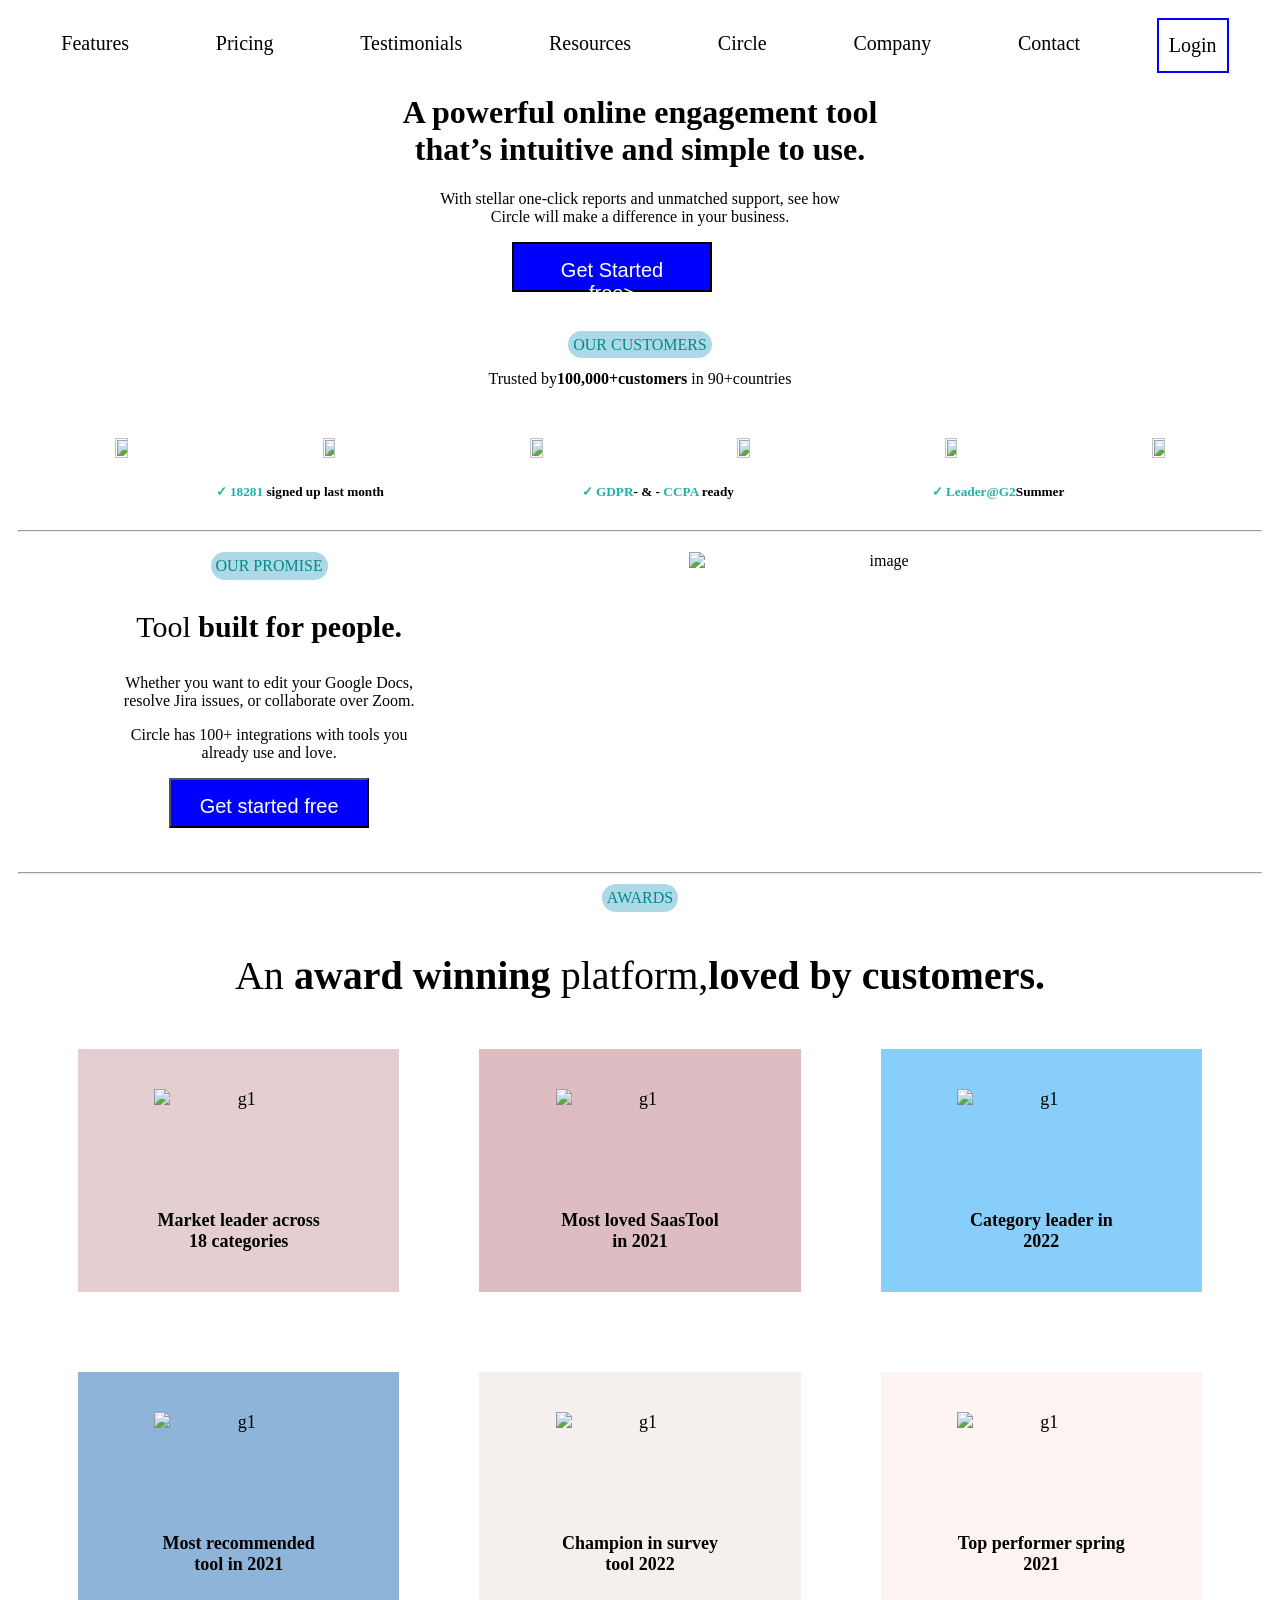
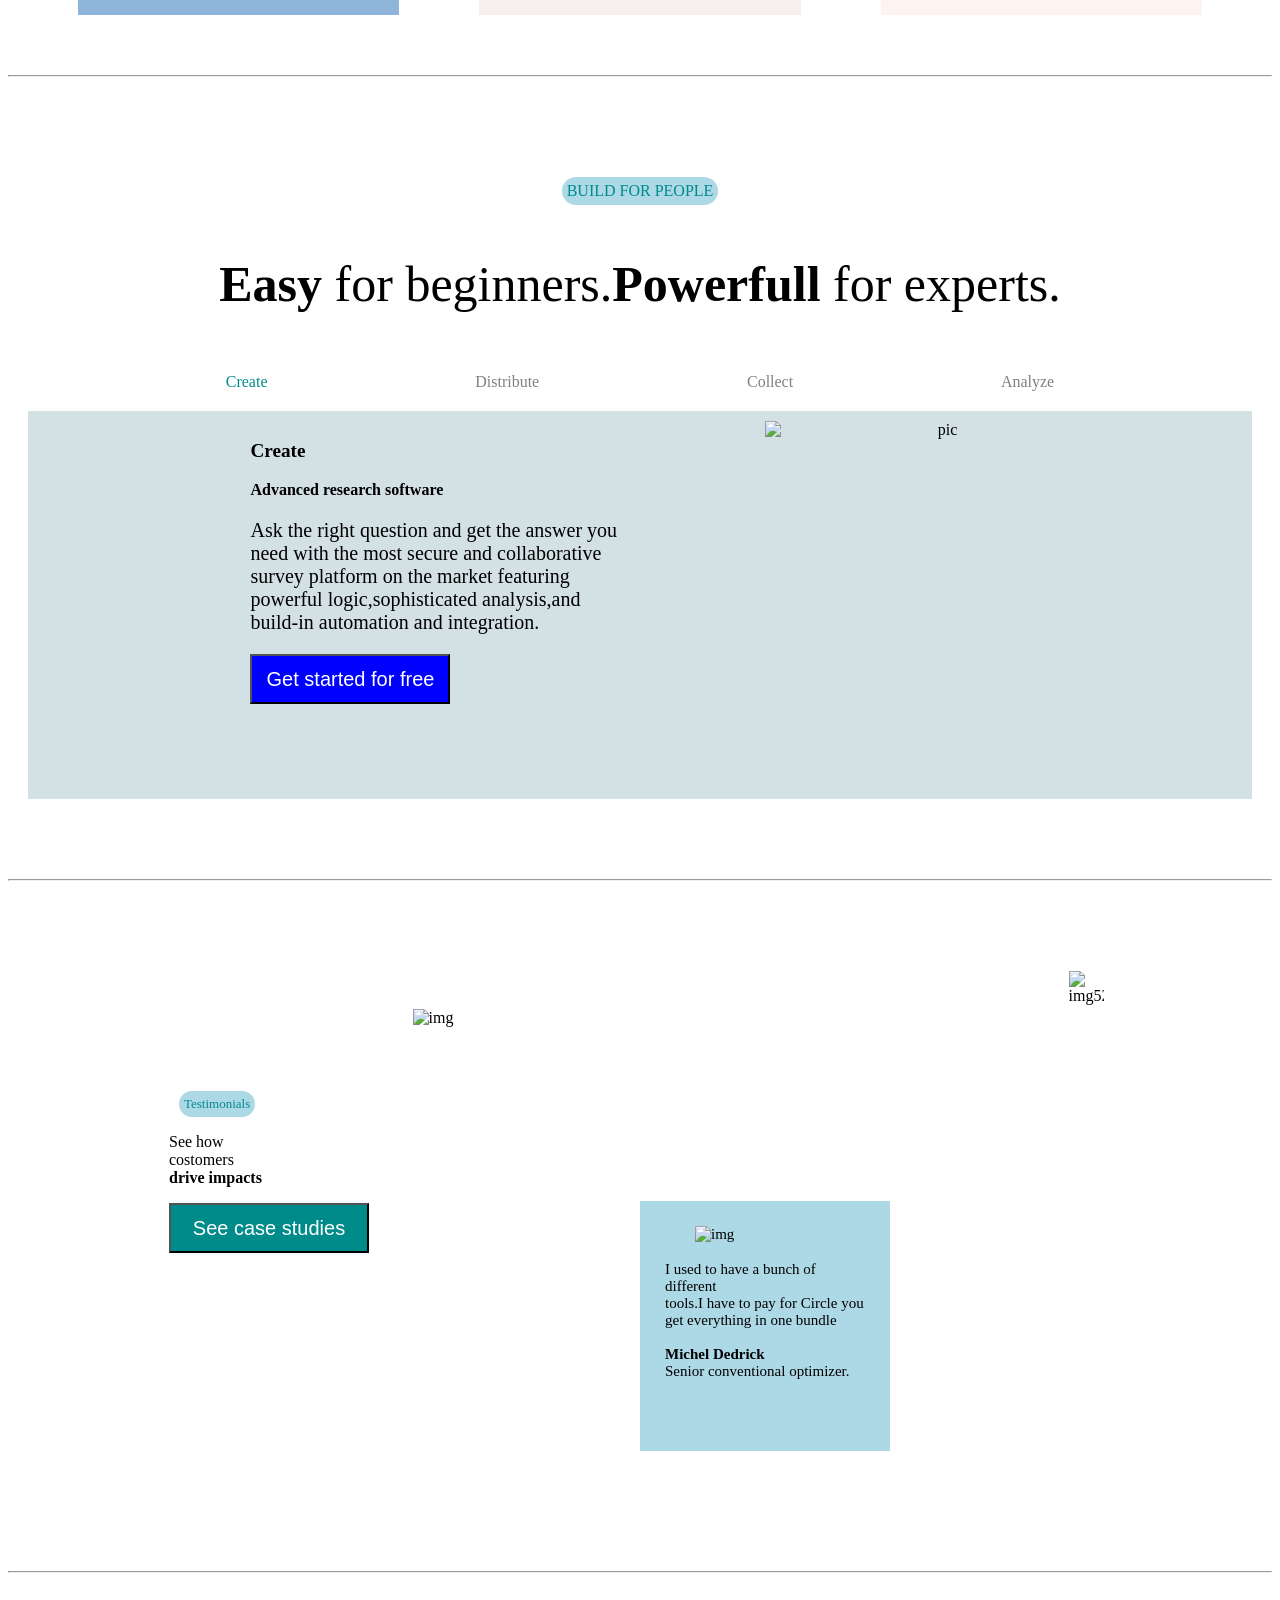
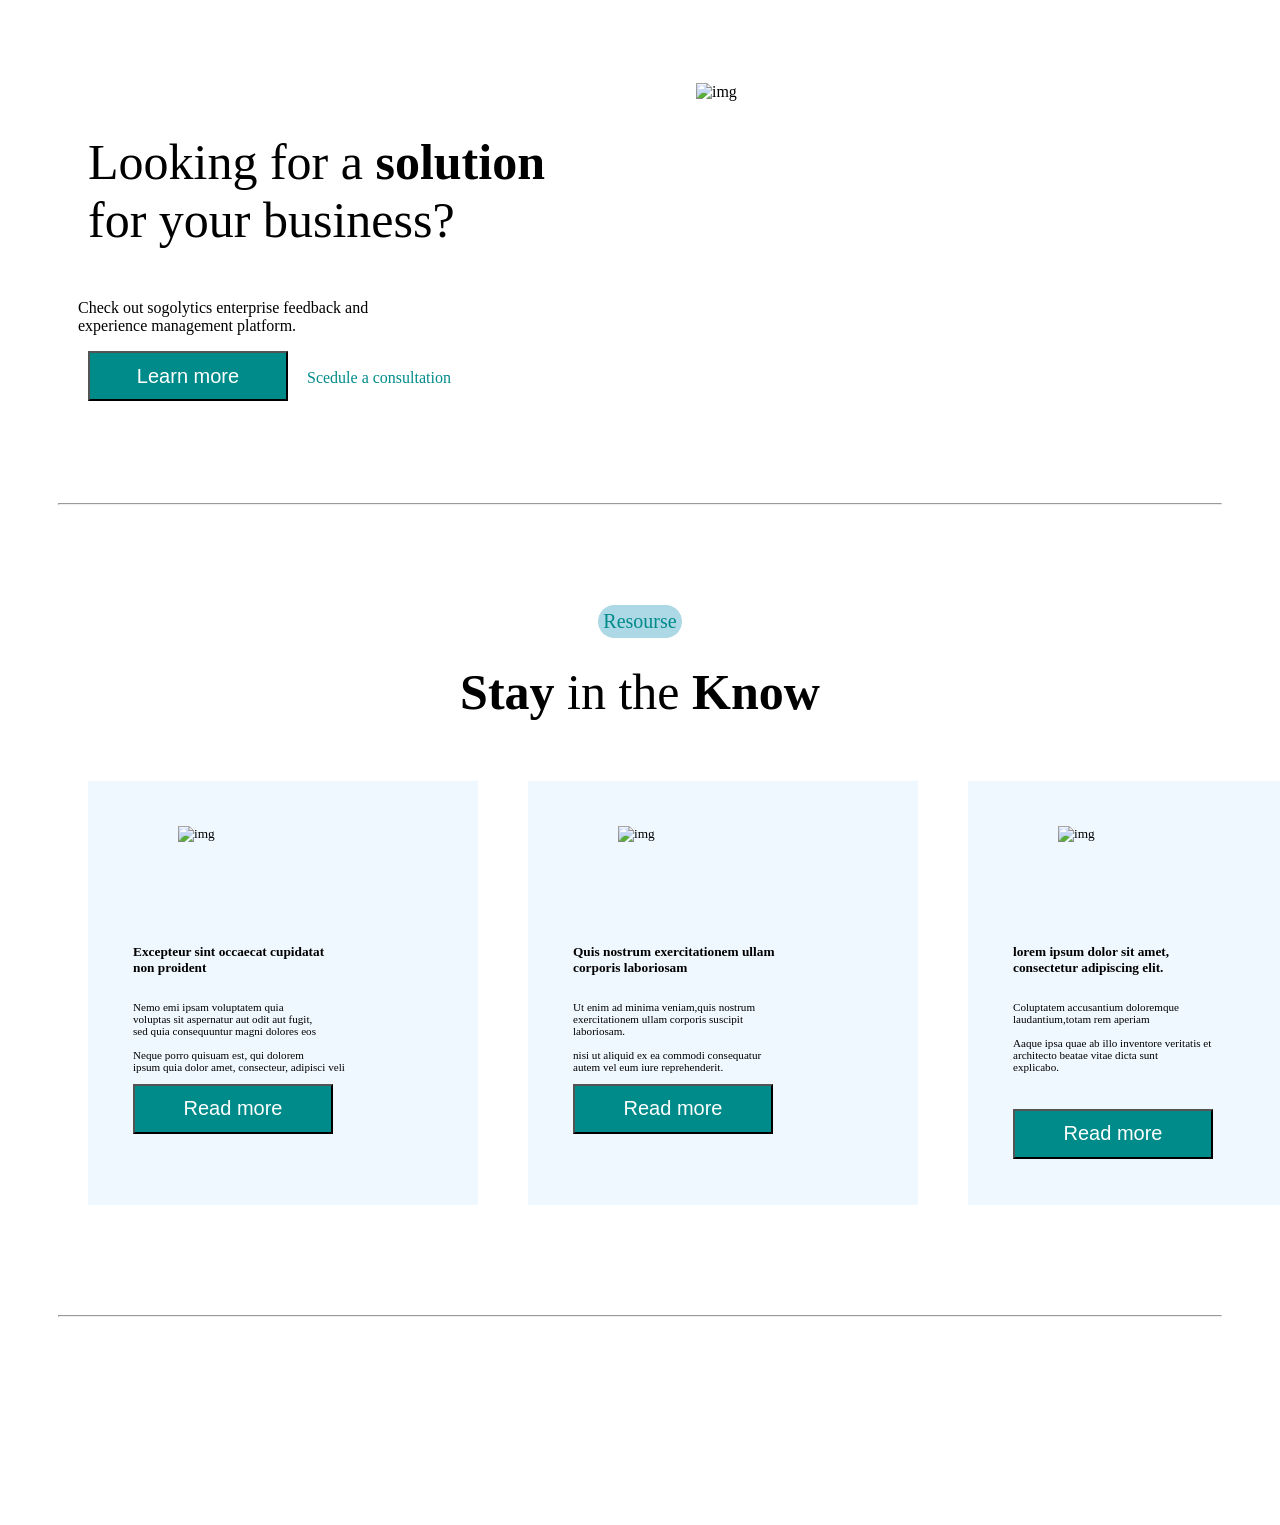
==== index.html @ 775202de "one" ====
<!DOCTYPE html>
<html>
<head>
<title>Webpage</title>
  <link rel="Stylesheet" href="style.css"/>
</head>
<body>
<div class="nav">
  <a href="#Features">Features</a>
  <a href="#Pricing">Pricing</a>
  <a href="#Testimonials">Testimonials</a>
  <a href="#Resources">Resources</a>
  <a href="#Circle">Circle</a>
  <a href="#Company">Company</a>
  <a href="#Contact">Contact</a>
  <a class="active" href="#Login">Login</a>
</div>
<div class="pg1">
<h1 style = text-align:center ><b>A powerful online engagement tool<br>that’s intuitive and simple to use.</b></h1>
<p style = text-align:center >With stellar one-click reports and unmatched support, see how<br>Circle will make a difference in your business.</p>
<div1 class="center">
  <button class ="button">Get Started free> </button>
</div1>
<h1><br></h1>
<img src="file:///C:/Users/HP/Downloads/first.png" alt="" width="700";height="700";>
</div>
<div class="page1">
  <div class="Our Customers">
          <span style="background-color: lightblue; display: inline; border-radius: 20px; padding: 5px;">
              <span style="color: darkcyan;"><span style="text-align: center;">OUR CUSTOMERS</span>
          </span>
  </div>
<div3 class="cl1">
<p style = text-align:center >Trusted by<b>100,000+customers</b> in 90+countries</p>
<p><br></p>
</div3>
<div4 class="container">
  <img src="file:///C:/Users/HP/Documents/im4.jpg" alt="" width="0.5";height="0.5";>
  <img src="file:///C:/Users/HP/Documents/im2.png" alt="" width="10";height="10";>
  <img src="file:///C:/Users/HP/Documents/im5.jpg" alt="" width="10";height="10";>
  <img src="file:///C:/Users/HP/Documents/im3.png" alt="" width="10";height="10";>
  <img src="file:///C:/Users/HP/Documents/im6.png" alt="" width="10";height="10";>
  <img src="file:///C:/Users/HP/Documents/im7.png" alt="" width="10";height="10";>
</div4>
<div5 class="cl2">
  <h5><span style="color:lightseagreen">&#10003 18281</span> signed up last month</h5>
  <h5><span style="color:lightseagreen">&#10003 GDPR</span>- & -<span style="color:lightseagreen"> CCPA</span> ready</h5>
  <h5><span style="color:lightseagreen">&#10003 Leader@G2</span>Summer</h5>
</div5>
<hr>
<div class="page2">
  <div class="Our Promise">
          <span style="background-color: lightblue;display:inline-block;border-radius: 20px; padding: 5px;">
              <span style="color: darkcyan;">OUR PROMISE</span>
          </span>
      <div class="build">
       <p>Tool <Strong> built for people.</Strong></p>
      </div>
  <p> Whether you want to edit your Google Docs,<br>resolve Jira issues, or collaborate over Zoom.</p>
  <p>Circle has 100+ integrations with tools you<br>already use and love.</p>
  <button style="background-color: blue;color:white;padding: 15px;">Get started free</button> 
</div>
<div class="pim2">
  <img src="file:///C:/Users/HP/Downloads/ima1.png" alt="image" width="550" height="300">
</div>
</div>
   <hr>
<div class="awards">
  <span style="background-color: lightblue; display: inline-block; border-radius: 20px; padding: 5px;">
      <span style="color: darkcyan;"><span style="text-align: center;">AWARDS</span>
  </span>
</div>
<div class="b1">
  <p>An <b>award winning</b> platform,<b>loved by customers.</b></p>
</div>
<div class="grid">
  <div class="g1">
      <img src="file:///C:/Users/HP/Documents/n1.png" alt="g1" width="100" height="100"><br>
      <b>Market leader across<br>18 categories</b>
  </div>
  <div class="g2"><img src="file:///C:/Users/HP/Documents/n2.png" alt="g1" width="100" height="100"><br>
      <b>Most loved SaasTool<br>in 2021</b></div>
  <div class="g3"><img src="file:///C:/Users/HP/Documents/n3.png" alt="g1" width="100" height="100"><br>
      <b>Category leader in<br>2022</b></div>
  <div class="g4"><img src="file:///C:/Users/HP/Documents/n4.png" alt="g1" width="100" height="100"><br>
      <b>Most recommended<br>tool in 2021</b></div>
  <div class="g5"><img src="file:///C:/Users/HP/Documents/n5.jpg" alt="g1" width="100" height="100"><br>
      <b>Champion in survey<br>tool 2022</b></div>
  <div class="g6"><img src="file:///C:/Users/HP/Documents/n6.png" alt="g1" width="100" height="100"><br>
      <b>Top performer spring<br>2021</b></div>
</div>
</div>
<hr>
<div class="page4">
  <div class="awar">
      <span style="background-color: lightblue; display: inline-block; border-radius: 20px; padding: 5px;">
          <span style="color: darkcyan;"><span style="text-align: center;">BUILD FOR PEOPLE</span>
      </span>
  </div>
  <div class="para">
      <p><b>Easy</b> for beginners.<b>Powerfull</b> for experts.</p>
  </div>
  <div class="flex">
      <div><span style="color: darkcyan;">Create</span></div>
      <div><span style="color: gray;">Distribute</span></div>
      <div><span style="color: gray;">Collect</span></div>
      <div><span style="color: gray;">Analyze</span></div>
  </div>
  <div class="con4">
      <div class="con">
           <h3>Create</h3>
           <b>Advanced research software</b>
           <p>Ask the right question and get the answer you<br>need with the most secure and collaborative<br>
              survey platform on the market featuring<br>powerful logic,sophisticated analysis,and<br>
              build-in automation and integration.</p>
          <button style="background-color: blue;color:white;padding: 10px;">Get started for free</button>
      </div>
      <div class="img9">
          <img src="file:///C:/Users/HP/Downloads/ima2.png" alt="pic" width="500" height="350">
          <br>
      </div>
  </div>
</div>
<hr>
<div class="page5">
  <div class="cont5">
      <div class="testimonials"><span style="background-color: lightblue; display: inline-block; border-radius: 20px; padding: 5px;">
             <span style="color: darkcyan;"><span style="text-align: center;">Testimonials</span></span>
      </div>
  <p>See how <br>costomers<br><b>drive impacts</b></p>
  <button>See case studies</button>
  <p><br></p>
  </div>
  <div class="img5over"><div class="img5">
      <img src="file:///C:/Users/HP/Downloads/ima3.png" alt="img" width="350" height="450">
  </div>
  <div class="overlap">
      <img src="file:///C:/Users/HP/Downloads/imaa3.png" alt="img" width="80px" height="20p">
  <p>I used to have a bunch of different <br>tools.I have to pay for Circle you<br>get everything in one bundle<br><br><b>Michel Dedrick</b>
  <br>Senior conventional optimizer.</p>

</div></div>
<div class="img52">
  <img src="file:///C:/Users/HP/Downloads/ima8.png" alt="img52" width="50px" height="50px">
</div>

</div>
<hr>

<div class="page6">
  <div class="flex6"><div><div class="para">
      <p>Looking for a <b>solution</b><br>for your business?</p>
  </div>
  <p>
     Check out sogolytics enterprise feedback and<br>experience management platform.
  </p>
  <div class="box">
          <button>Learn more</button>
          <button1>Scedule a consultation</button1>
  </div></div>
  <div class="img15">
      <img src="file:///C:/Users/HP/Downloads/ima4.png" alt="img" width="550" height="400">
  </div><br><br>
</div>
<hr>
<div class="page7">
  <div class="page7h"><span style="background-color: lightblue; display: inline-block; border-radius: 20px; padding: 5px;">
  <span style="color: darkcyan;">Resourse</span></span></div>
  <p><b>Stay</b> in the <b>Know</b></p>
 <div class="img7f"> 
   <div class="f1">
      <div class="img14">
          <img src="file:///C:/Users/HP/Downloads/ima5.png" alt="img" width="300" height="100">
          <h4>Excepteur sint occaecat cupidatat <br>non proident</h4>
          <p>Nemo emi ipsam voluptatem quia<br>voluptas sit aspernatur aut odit aut fugit,<br>sed quia consequuntur magni dolores eos<br><br>
          Neque porro quisuam est, qui dolorem<br>ipsum quia dolor  amet, consecteur, adipisci veli</p>
          <button>Read more</button>
      </div>
    </div>
    <div class="f2">
          <div class="img13">
              <img src="file:///C:/Users/HP/Downloads/ima6.png" alt="img" width="300" height="100">
              <h4>Quis nostrum exercitationem ullam<br>corporis laboriosam</h4>
              <p>Ut enim ad minima veniam,quis nostrum<br>exercitationem ullam corporis suscipit<br>laboriosam.<br><br>
              nisi ut aliquid ex ea commodi consequatur<br>autem vel eum iure reprehenderit.</p>
              <button>Read more</button>
          </div>
    </div>
    <div class="f3">
      <div class="img12">
          <img src="file:///C:/Users/HP/Downloads/im7.png" alt="img" width="300" height="100">
          <h4>lorem ipsum dolor sit amet,<br>consectetur adipiscing elit.</h4>
          <p>Coluptatem accusantium doloremque<br>laudantium,totam rem aperiam
          <br><br>
           Aaque ipsa quae ab illo inventore veritatis et <br>architecto beatae vitae dicta sunt<br>explicabo.<br><br><br><br>
          <button>Read more</button>
      </div></div>
  </div>
</div>
<hr>
</body>
</html>
---- style.css ----
body{
    margin: 6px;
   border: 2px solid white;
}
div {
   
    margin:10px;
    font-family: 'Times New Roman', Times, serif;
}
.nav {
    display:flex;
    flex-direction:row;
    overflow: hidden;
    justify-content:space-around;
  }
.nav a {
    
    color:black;
    text-align: center;
    text-decoration: none;
    justify-content:space-around;
    padding :14px 10px;
    font-size:20px;
}
.nav a.active {
    border:2px solid blue;
    color: black;
}
.button {
  background-color:blue;
  border:2px solid black; ;
  color: white;
  padding: 15px 25px;
  text-align: center;
  cursor: pointer;
  left:50%;
  top:50%; 
}
.center{
    position:absolute;
    left:40%;
}
img{
    display: block;
   margin-left: auto;
   margin-right: auto;
   width: 70%;
   
}
.pg1{
   
        background-image: url('file:///C:/Users/HP/Downloads/css-pattern-by-magicpattern.png');
}
.page1{
    margin-top: 30px;
    text-align: center;
    margin-bottom: 50px;
}
.Our Customers{
    text-align: center;
    display: inline;
    border-radius:20px;
}
.container 
{
   display:flex;
   align-items:center;
   justify-content:space-around;
   flex-direction:row;
   flex-wrap: wrap;
   background-color: white;
}
.container img{
    justify-content:space-around;
    height: 10%;
    width:10%;
}
.cl2 
{
    display:flex;
    justify-content: space-evenly;
}
.build{
    font-size: 30px;
}
.page2{
    display:flex;
    justify-content: space-around;
}
.b1{
    font-size:40px;
}
.grid{
    display: grid;
    grid-template-columns: repeat(3,2fr);
    gap:60px;
    background-color: white;
    margin-left: 50px;
    margin-right: 50px;
    justify-content: space-evenly;
}
.g1{
    text-align: center;
    padding:40px;
    background-color:rgb(228, 206, 209);
    font-size: large;
}
.g2{
    text-align: center;
    padding:40px;
    background-color:rgb(221, 189, 193);
    font-size: large;
}
.g3{
    text-align: center;
    padding:40px;
    background-color: lightskyblue;
    font-size: large;
}
.g4{
    text-align: center;
    padding:40px;
    background-color: rgb(142, 180, 218);
    font-size: large;
}
.g5{
    text-align: center;
    padding:40px;
    background-color: rgb(245, 240, 238);
    font-size: large;
}
.g6{
    text-align: center;
    padding:40px;
    background-color:rgb(253, 243, 240);
    font-size: large;
}
.page4{
    text-align: center;
    margin-top: 100px;
    margin-bottom: 80px;
}
.flex{
    display: flex;
    justify-content: space-evenly;
}
.con4{
    display: flex;
    justify-content: space-evenly;
    background-color: rgb(211, 224, 228);
}
.con{
    text-align: left;
    margin-left: 170px;
}
.con h3{
    font-size: larger;
}
.con p{
    font-size: 20px;
}
.para{
    font-size:40px;
}
.awar4{
    font-size: small;
}
.g4t{
    font-size: large;
}
.img4{
    margin-right: 70px;
    margin-top: 50px;
    margin-bottom: 30px;
}
.page5{
    display: flex;
    justify-content: space-evenly;
    margin-top: 100px;
    margin-bottom: 100px;
}
.casestudies{
    font-size: medium;
}
.cont5{
    margin-top: 100px;
}
.testimonials{
    font-size: small;
}
.img5 {
    position: relative;
    top:8px;
    right: 180px;
}

.overlap {
    font-size: 15px;
    display: inline;
    height: 200px;
    width: 200px;
    background-color: lightblue;
    padding: 25px;
    position: absolute; 
    bottom: 0; 
    right: 0; 
}
.img5over{
    position: relative;
}
.img52{
    position: relative;
    top: -20px;
}
.b2{
    border: 20px;
    border-color: darkcyan;
}
button{
    background-color: darkcyan;
    color: white;
    height:50px;
    width: 200px;
    font-size: 20px;
}
button1{
    background-color:white;
    border: 50px;
    border-color: darkcyan;
    color: darkcyan;
    margin-left: 15px;
}
.page6{
    margin-top: 100px;
    margin-left: 50px;
    margin-right: 50px;
    margin-bottom: 200px;
}

.para{
    font-size: 50px;
}
.flex6{
    display: flex;
    justify-content: space-between;
}
.page7 p{
    text-align: center;
    font-size: 50px;
    margin-top: 25px;
}
.page7h{
    text-align: center;
    font-size: 20px;
    margin-top: 100px;
}
.page7{
    margin-top: 100px;
    margin-bottom: 100px;
}
.img7f{
    display: flex;
    justify-content: space-evenly;
    font-size: smaller;
    gap: 30px;
}
.img7f p{
    font-size: smaller;
    text-align: left;
}
.f1{
    padding: 35px;
    background-color: aliceblue;
}
.f2{
    padding: 35px;
    background-color: aliceblue;
}
.f3{
    padding: 35px;
    background-color: aliceblue;
}
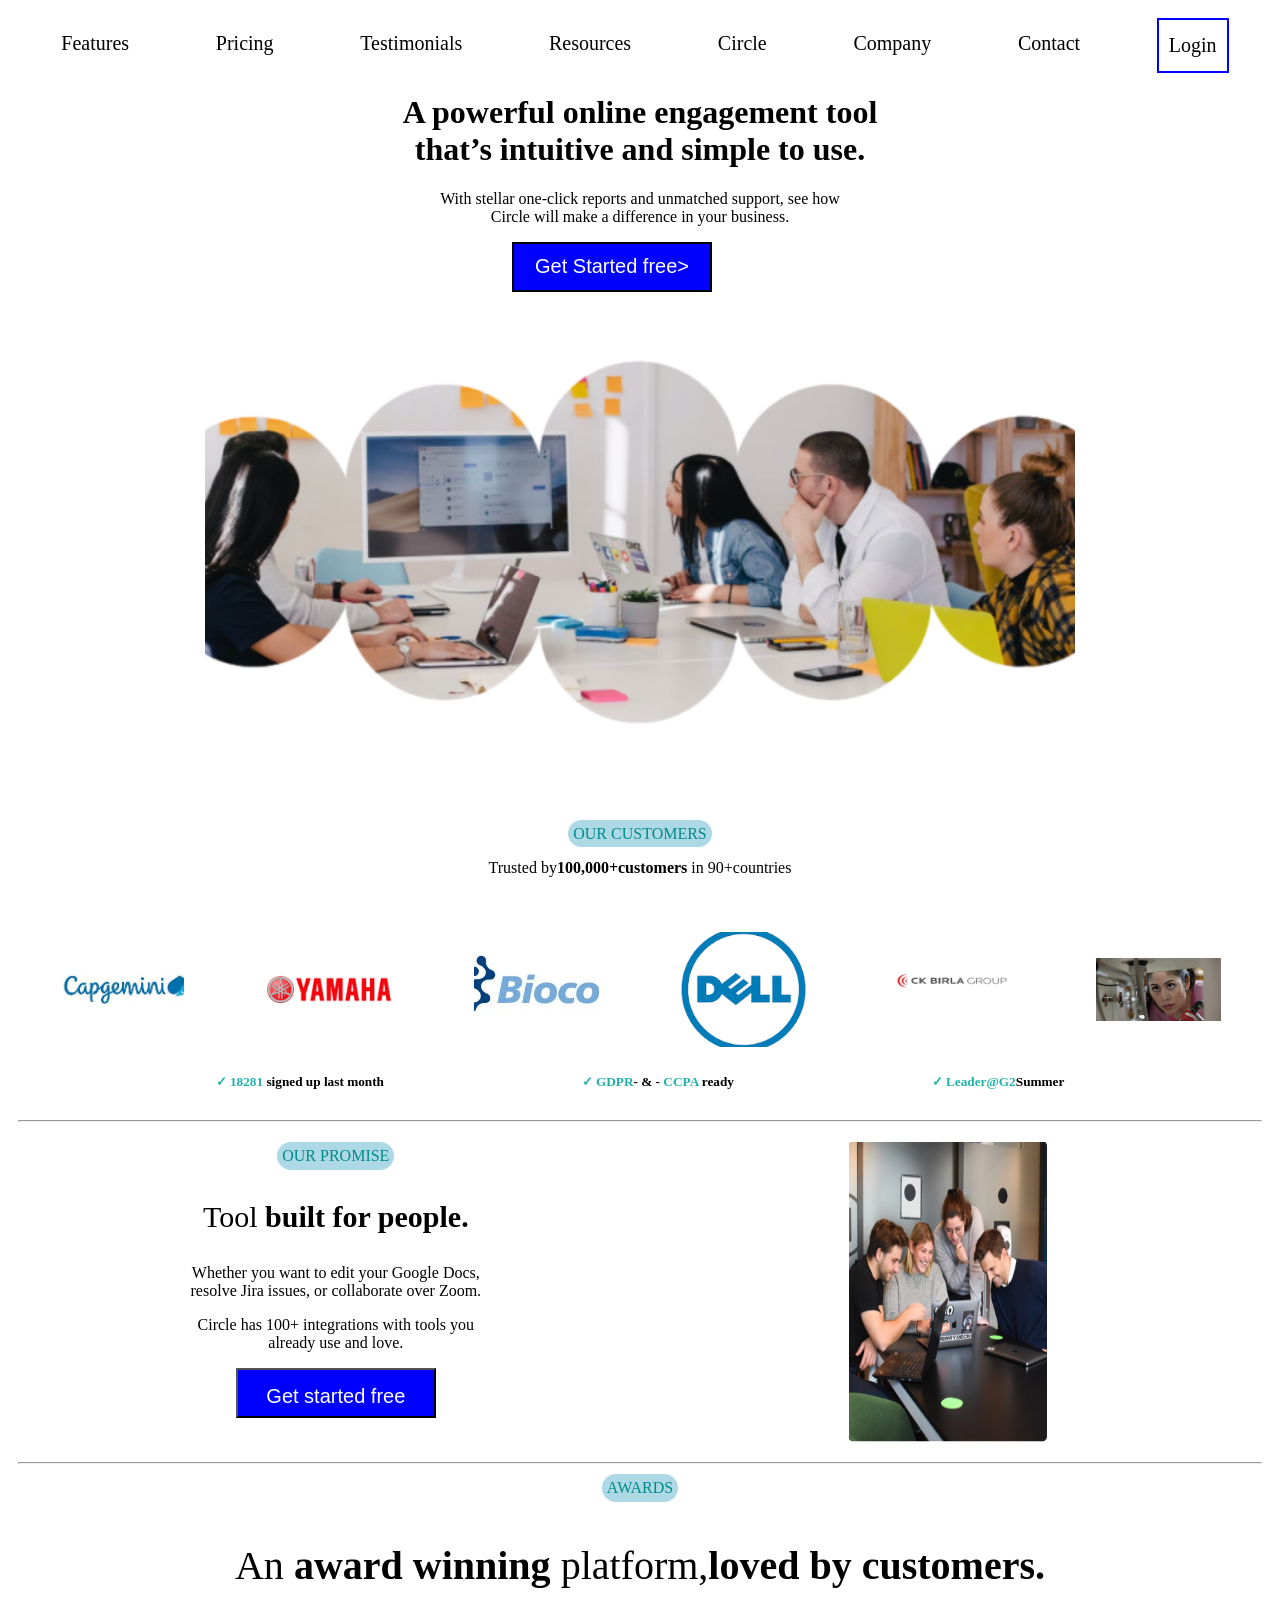
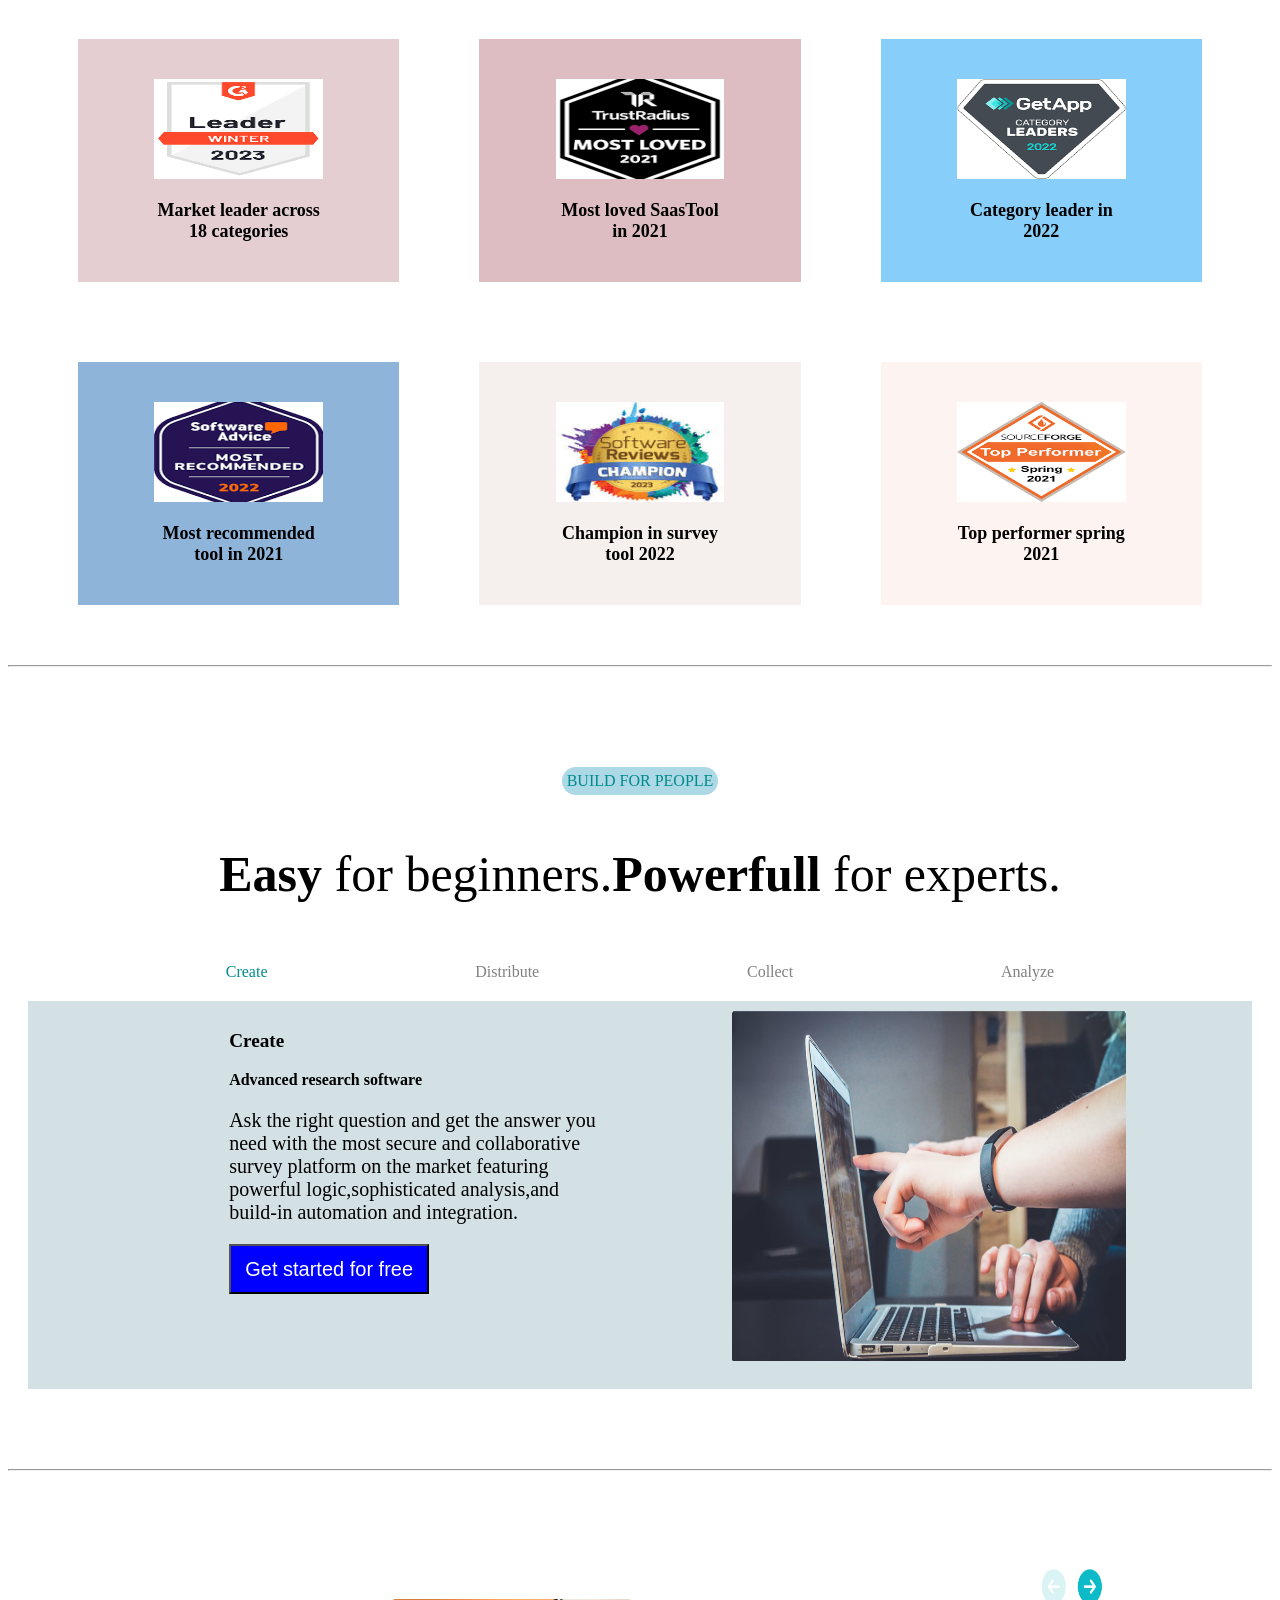
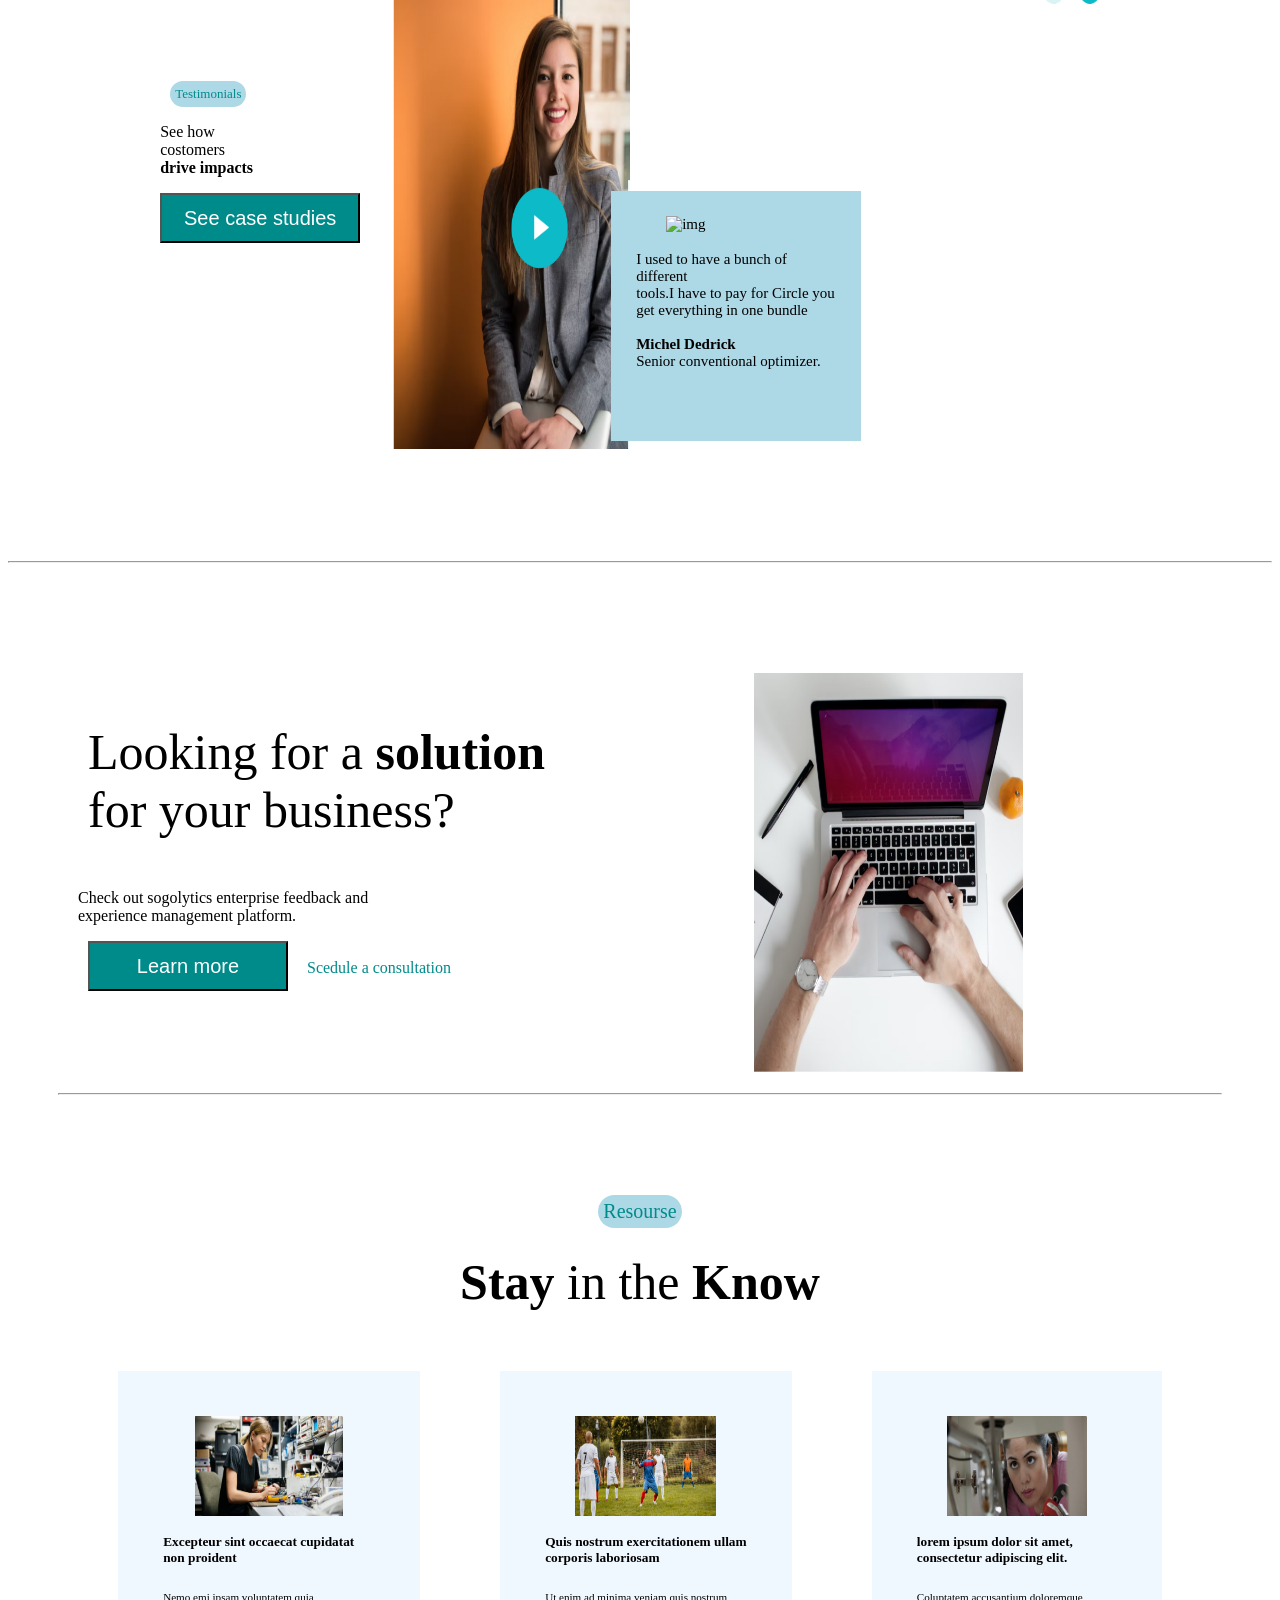
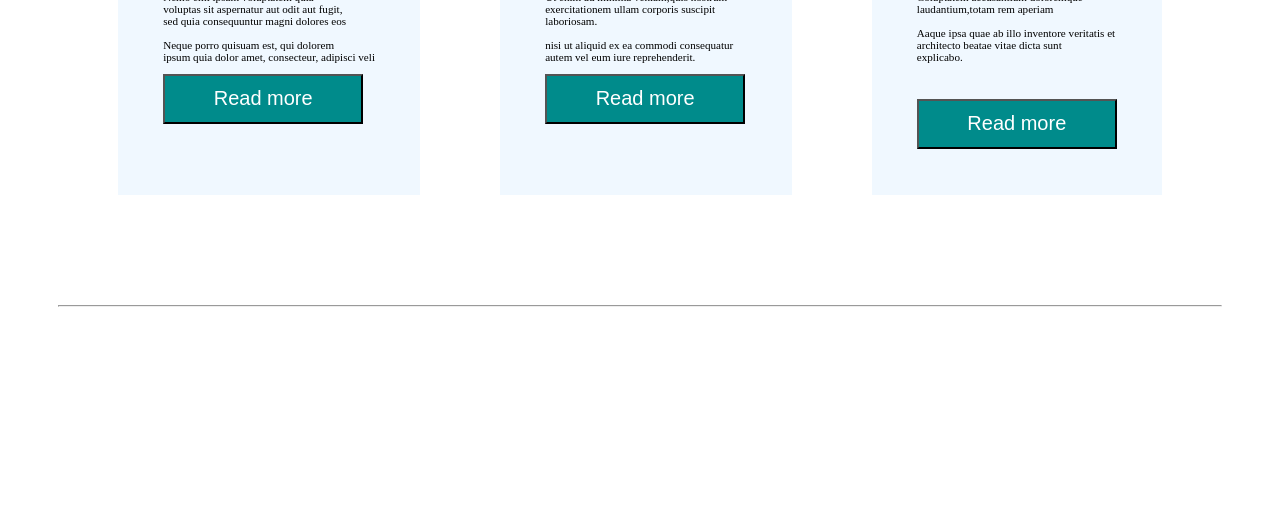
==== commit fa452e14: "version" ====
--- a/index.html
+++ b/index.html
@@ -19,10 +19,10 @@
 <h1 style = text-align:center ><b>A powerful online engagement tool<br>that’s intuitive and simple to use.</b></h1>
 <p style = text-align:center >With stellar one-click reports and unmatched support, see how<br>Circle will make a difference in your business.</p>
 <div1 class="center">
-  <button class ="button">Get Started free> </button>
+  <button style="padding: 10px;"class ="button">Get Started free> </button>
 </div1>
 <h1><br></h1>
-<img src="file:///C:/Users/HP/Downloads/first.png" alt="" width="700";height="700";>
+<img src="first.png" alt="im1" width="700";height="700";>
 </div>
 <div class="page1">
   <div class="Our Customers">
@@ -35,12 +35,12 @@
 <p><br></p>
 </div3>
 <div4 class="container">
-  <img src="file:///C:/Users/HP/Documents/im4.jpg" alt="" width="0.5";height="0.5";>
-  <img src="file:///C:/Users/HP/Documents/im2.png" alt="" width="10";height="10";>
-  <img src="file:///C:/Users/HP/Documents/im5.jpg" alt="" width="10";height="10";>
-  <img src="file:///C:/Users/HP/Documents/im3.png" alt="" width="10";height="10";>
-  <img src="file:///C:/Users/HP/Documents/im6.png" alt="" width="10";height="10";>
-  <img src="file:///C:/Users/HP/Documents/im7.png" alt="" width="10";height="10";>
+  <img src="im4.jpg" alt="" width="0.5";height="0.5";>
+  <img src="im2.png" alt="" width="10";height="10";>
+  <img src="im5.jpg" alt="" width="10";height="10";>
+  <img src="im3.png" alt="" width="10";height="10";>
+  <img src="im6.png" alt="" width="10";height="10";>
+  <img src="im7.png" alt="" width="10";height="10";>
 </div4>
 <div5 class="cl2">
   <h5><span style="color:lightseagreen">&#10003 18281</span> signed up last month</h5>
@@ -61,7 +61,7 @@
   <button style="background-color: blue;color:white;padding: 15px;">Get started free</button> 
 </div>
 <div class="pim2">
-  <img src="file:///C:/Users/HP/Downloads/ima1.png" alt="image" width="550" height="300">
+  <img src="ima1.png" alt="image" width="550" height="300">
 </div>
 </div>
    <hr>
@@ -75,18 +75,18 @@
 </div>
 <div class="grid">
   <div class="g1">
-      <img src="file:///C:/Users/HP/Documents/n1.png" alt="g1" width="100" height="100"><br>
+      <img src="n1.png" alt="g1" width="100" height="100"><br>
       <b>Market leader across<br>18 categories</b>
   </div>
-  <div class="g2"><img src="file:///C:/Users/HP/Documents/n2.png" alt="g1" width="100" height="100"><br>
+  <div class="g2"><img src="n2.png" alt="g1" width="100" height="100"><br>
       <b>Most loved SaasTool<br>in 2021</b></div>
-  <div class="g3"><img src="file:///C:/Users/HP/Documents/n3.png" alt="g1" width="100" height="100"><br>
+  <div class="g3"><img src="n3.png" alt="g1" width="100" height="100"><br>
       <b>Category leader in<br>2022</b></div>
-  <div class="g4"><img src="file:///C:/Users/HP/Documents/n4.png" alt="g1" width="100" height="100"><br>
+  <div class="g4"><img src="n4.png" alt="g1" width="100" height="100"><br>
       <b>Most recommended<br>tool in 2021</b></div>
-  <div class="g5"><img src="file:///C:/Users/HP/Documents/n5.jpg" alt="g1" width="100" height="100"><br>
+  <div class="g5"><img src="n5.jpg" alt="g1" width="100" height="100"><br>
       <b>Champion in survey<br>tool 2022</b></div>
-  <div class="g6"><img src="file:///C:/Users/HP/Documents/n6.png" alt="g1" width="100" height="100"><br>
+  <div class="g6"><img src="n6.png" alt="g1" width="100" height="100"><br>
       <b>Top performer spring<br>2021</b></div>
 </div>
 </div>
@@ -116,7 +116,7 @@
           <button style="background-color: blue;color:white;padding: 10px;">Get started for free</button>
       </div>
       <div class="img9">
-          <img src="file:///C:/Users/HP/Downloads/ima2.png" alt="pic" width="500" height="350">
+          <img src="ima2.png" alt="pic" width="500" height="350">
           <br>
       </div>
   </div>
@@ -132,16 +132,16 @@
   <p><br></p>
   </div>
   <div class="img5over"><div class="img5">
-      <img src="file:///C:/Users/HP/Downloads/ima3.png" alt="img" width="350" height="450">
+      <img src="ima3.png" alt="img" width="350" height="450">
   </div>
   <div class="overlap">
-      <img src="file:///C:/Users/HP/Downloads/imaa3.png" alt="img" width="80px" height="20p">
+      <img src="imaa3.png" alt="img" width="80px" height="20p">
   <p>I used to have a bunch of different <br>tools.I have to pay for Circle you<br>get everything in one bundle<br><br><b>Michel Dedrick</b>
   <br>Senior conventional optimizer.</p>
 
 </div></div>
 <div class="img52">
-  <img src="file:///C:/Users/HP/Downloads/ima8.png" alt="img52" width="50px" height="50px">
+  <img src="ima8.png" alt="img52" width="50px" height="50px">
 </div>
 
 </div>
@@ -159,7 +159,7 @@
           <button1>Scedule a consultation</button1>
   </div></div>
   <div class="img15">
-      <img src="file:///C:/Users/HP/Downloads/ima4.png" alt="img" width="550" height="400">
+      <img src="ima4.png" alt="img" width="550" height="400">
   </div><br><br>
 </div>
 <hr>
@@ -170,7 +170,7 @@
  <div class="img7f"> 
    <div class="f1">
       <div class="img14">
-          <img src="file:///C:/Users/HP/Downloads/ima5.png" alt="img" width="300" height="100">
+          <img src="ima5.png" alt="img" width="300" height="100">
           <h4>Excepteur sint occaecat cupidatat <br>non proident</h4>
           <p>Nemo emi ipsam voluptatem quia<br>voluptas sit aspernatur aut odit aut fugit,<br>sed quia consequuntur magni dolores eos<br><br>
           Neque porro quisuam est, qui dolorem<br>ipsum quia dolor  amet, consecteur, adipisci veli</p>
@@ -179,7 +179,7 @@
     </div>
     <div class="f2">
           <div class="img13">
-              <img src="file:///C:/Users/HP/Downloads/ima6.png" alt="img" width="300" height="100">
+              <img src="ima6.png" alt="img" width="300" height="100">
               <h4>Quis nostrum exercitationem ullam<br>corporis laboriosam</h4>
               <p>Ut enim ad minima veniam,quis nostrum<br>exercitationem ullam corporis suscipit<br>laboriosam.<br><br>
               nisi ut aliquid ex ea commodi consequatur<br>autem vel eum iure reprehenderit.</p>
@@ -188,7 +188,7 @@
     </div>
     <div class="f3">
       <div class="img12">
-          <img src="file:///C:/Users/HP/Downloads/im7.png" alt="img" width="300" height="100">
+          <img src="im7.png" alt="img" width="300" height="100">
           <h4>lorem ipsum dolor sit amet,<br>consectetur adipiscing elit.</h4>
           <p>Coluptatem accusantium doloremque<br>laudantium,totam rem aperiam
           <br><br>
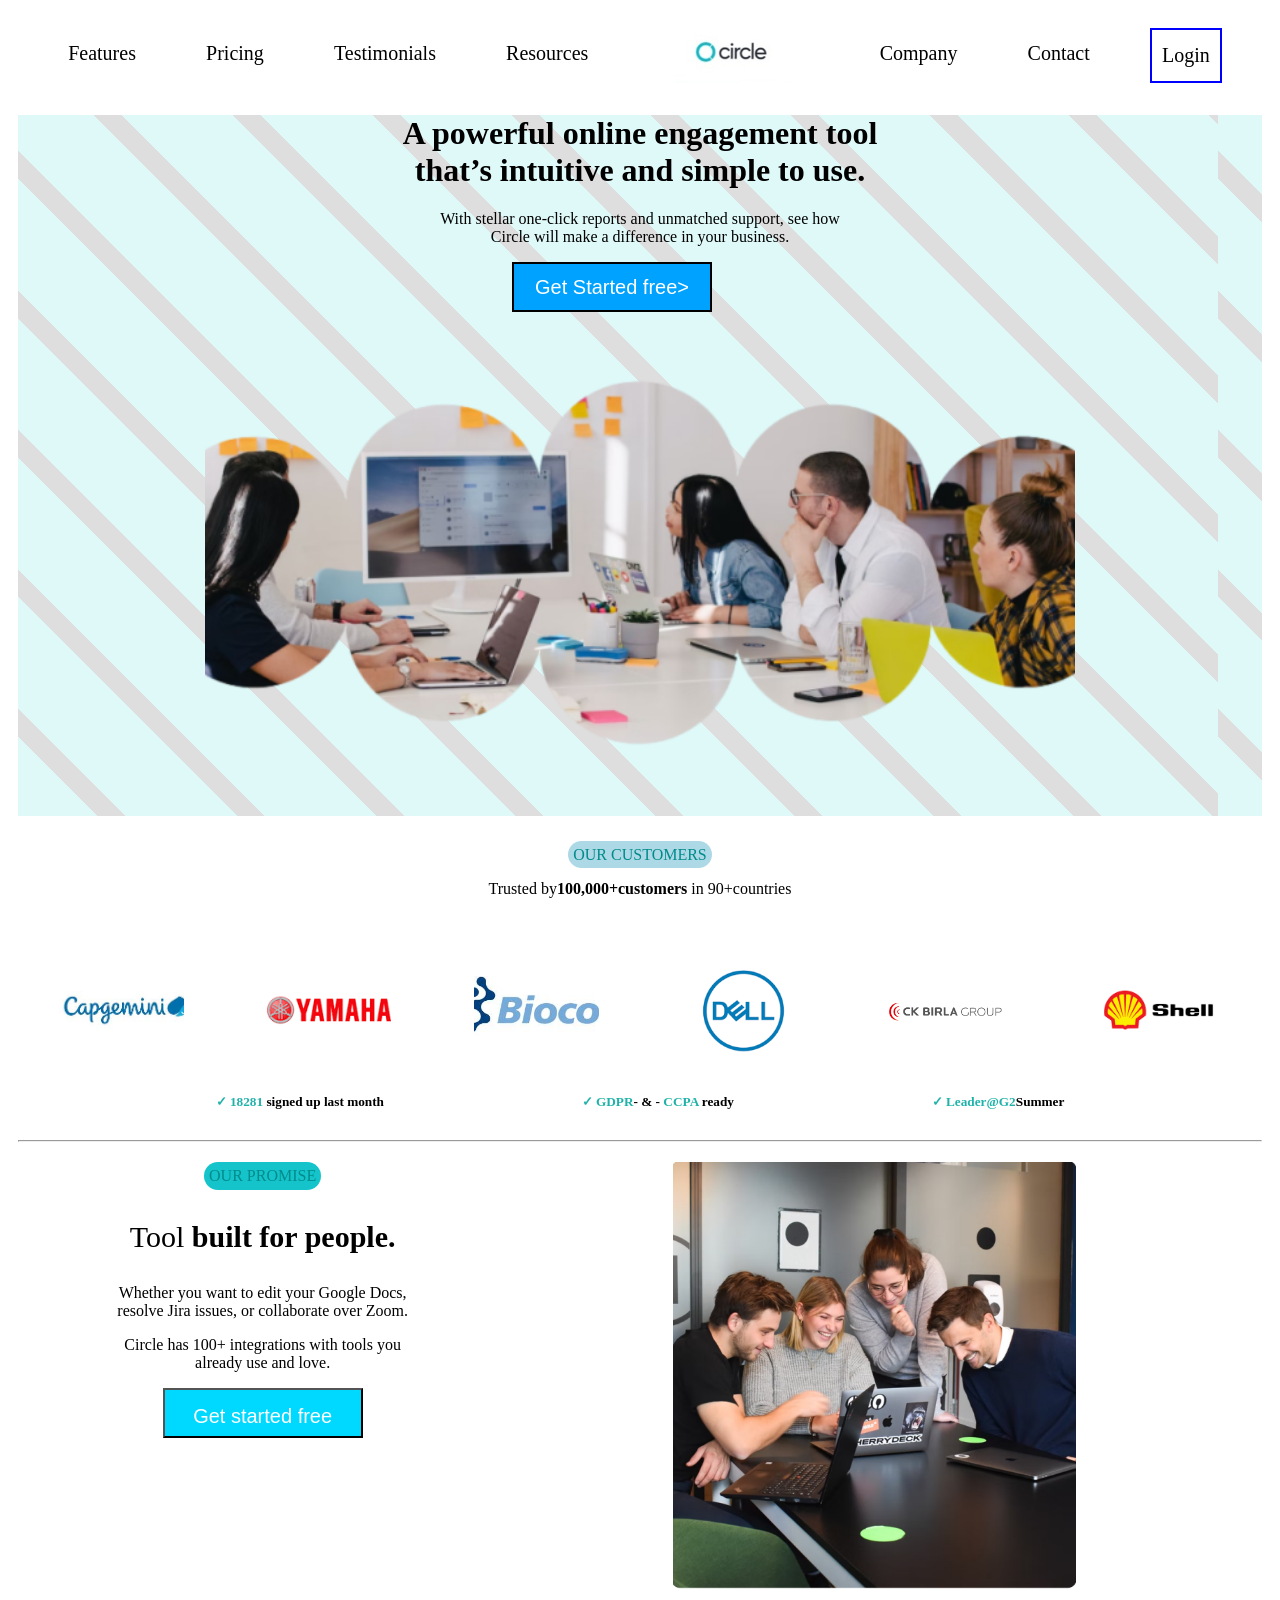
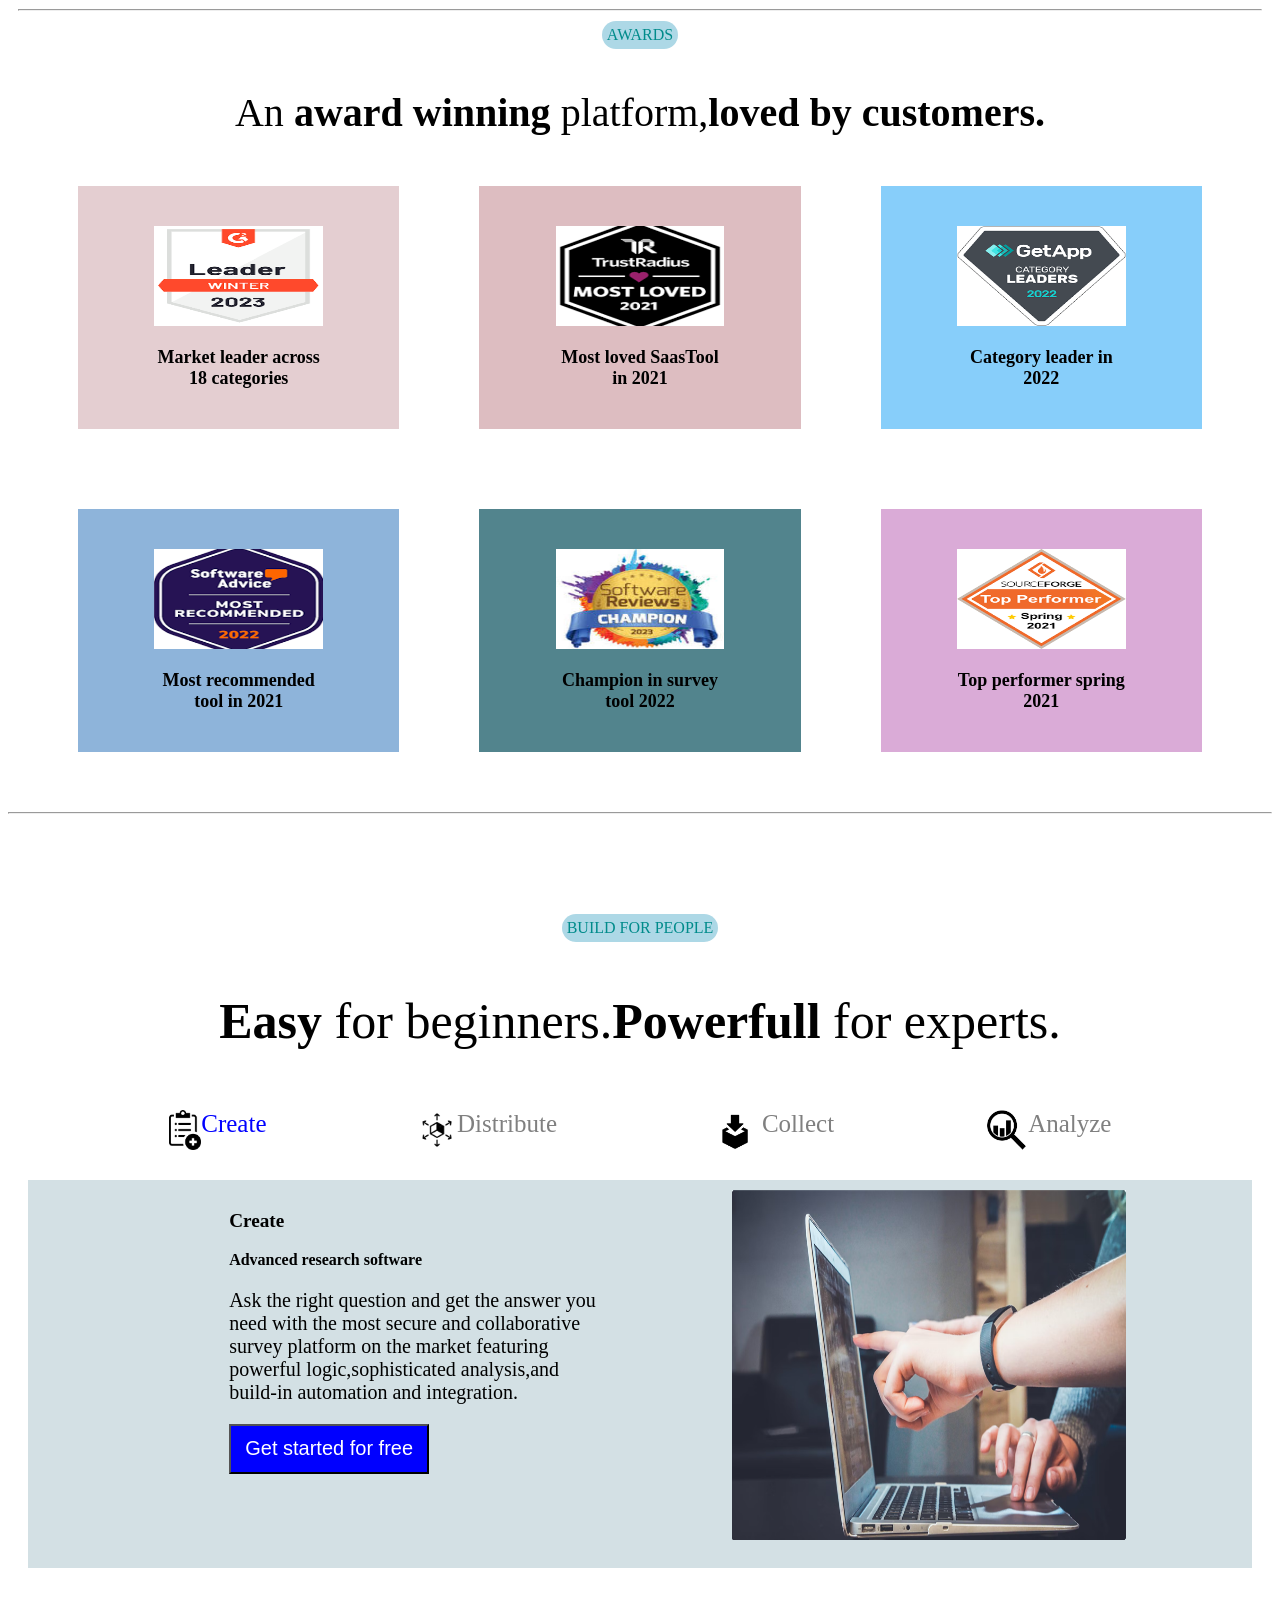
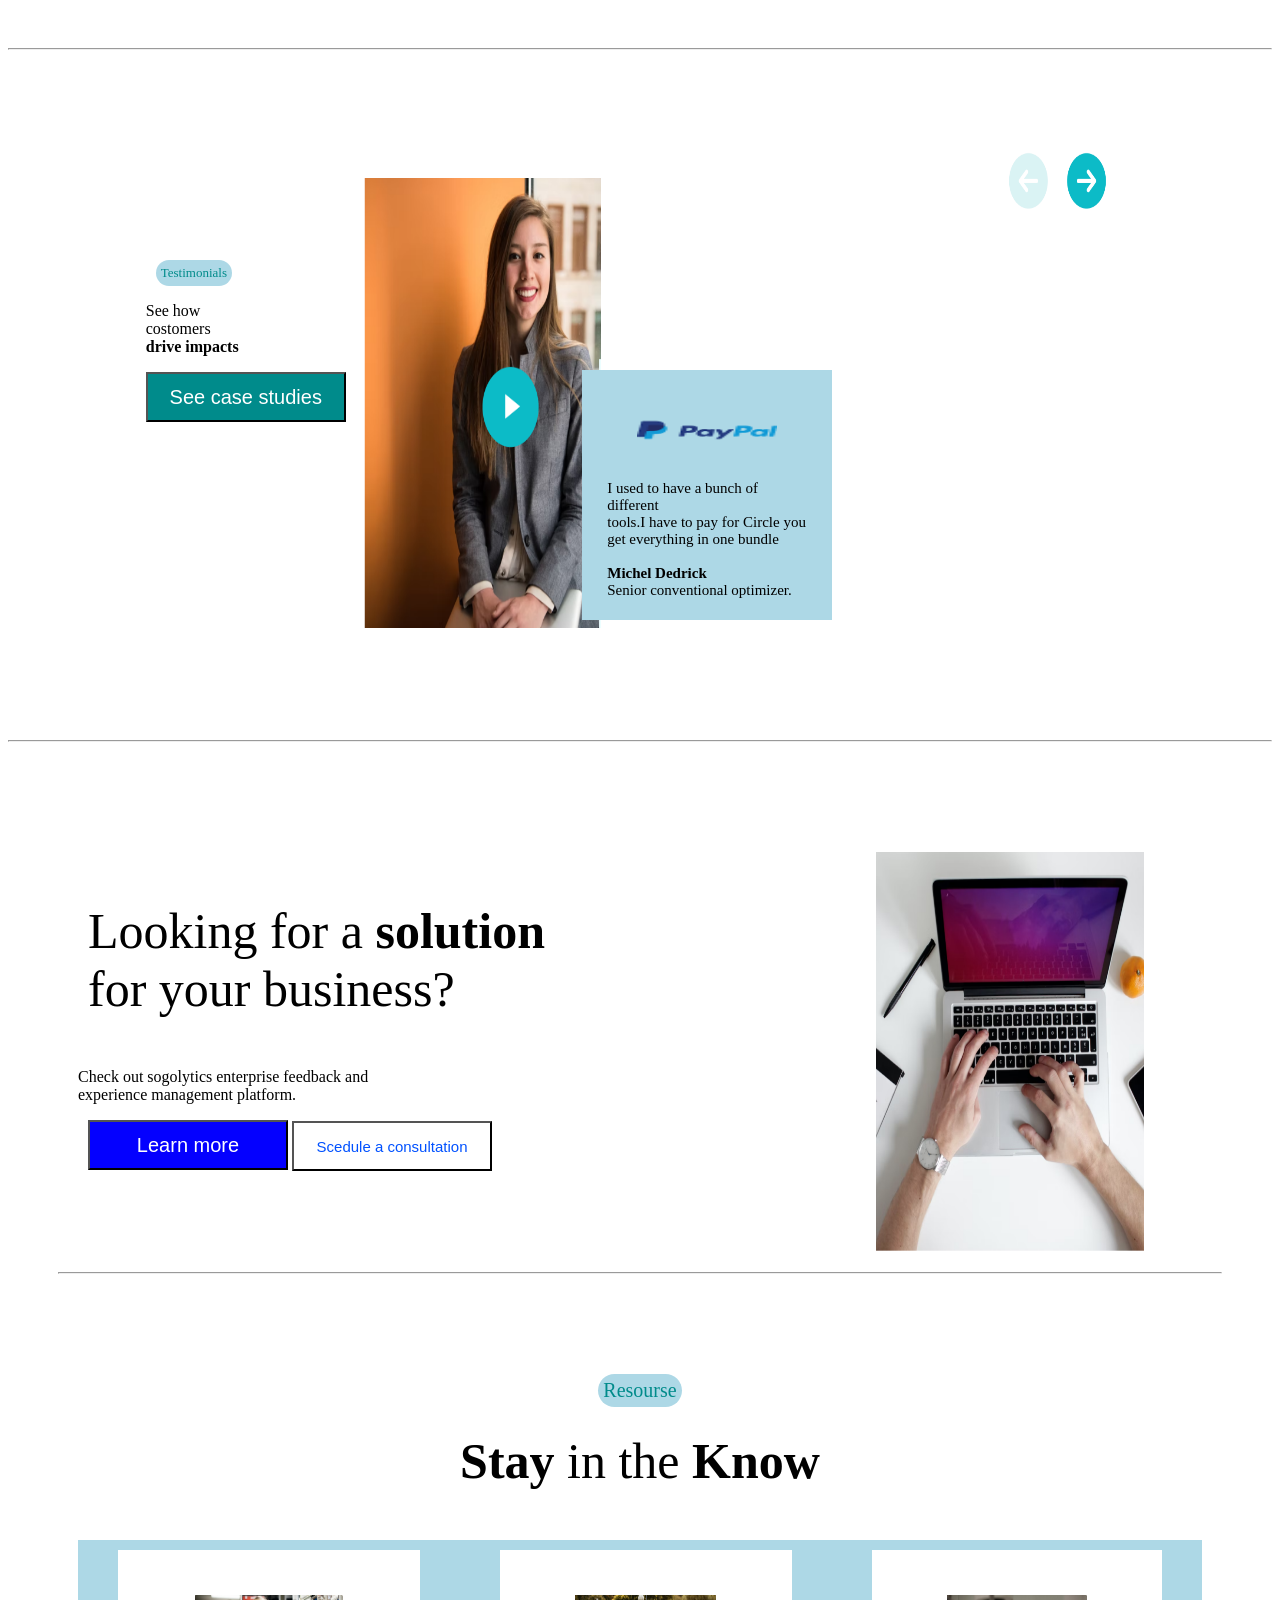
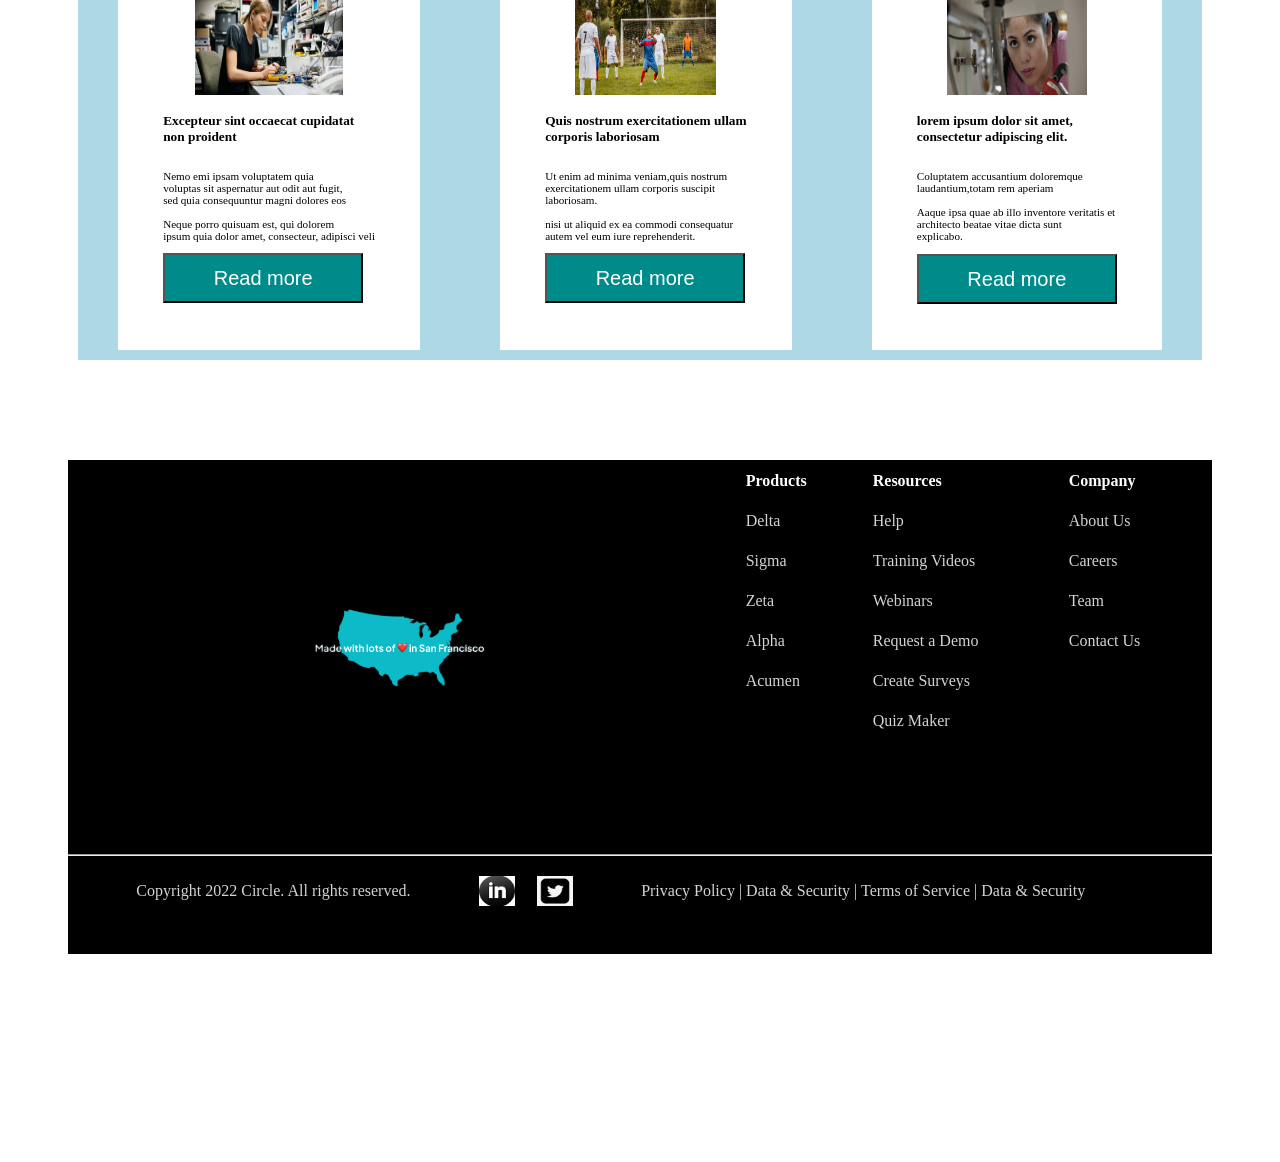
==== commit 956977aa: "website" ====
--- a/index.html
+++ b/index.html
@@ -10,7 +10,7 @@
   <a href="#Pricing">Pricing</a>
   <a href="#Testimonials">Testimonials</a>
   <a href="#Resources">Resources</a>
-  <a href="#Circle">Circle</a>
+  <div class="img"><img src="circle.jpg" alt="image" width="1";height="1";></div>
   <a href="#Company">Company</a>
   <a href="#Contact">Contact</a>
   <a class="active" href="#Login">Login</a>
@@ -38,8 +38,8 @@
   <img src="im4.jpg" alt="" width="0.5";height="0.5";>
   <img src="im2.png" alt="" width="10";height="10";>
   <img src="im5.jpg" alt="" width="10";height="10";>
-  <img src="im3.png" alt="" width="10";height="10";>
-  <img src="im6.png" alt="" width="10";height="10";>
+  <img src="dell.png" alt="" width="10";height="10";>
+  <img src="bril.png" alt="" width="20";height="20";>
   <img src="im7.png" alt="" width="10";height="10";>
 </div4>
 <div5 class="cl2">
@@ -50,7 +50,7 @@
 <hr>
 <div class="page2">
   <div class="Our Promise">
-          <span style="background-color: lightblue;display:inline-block;border-radius: 20px; padding: 5px;">
+          <span style="background-color: rgb(20, 196, 202);display:inline-block;border-radius: 20px; padding: 5px;">
               <span style="color: darkcyan;">OUR PROMISE</span>
           </span>
       <div class="build">
@@ -58,11 +58,11 @@
       </div>
   <p> Whether you want to edit your Google Docs,<br>resolve Jira issues, or collaborate over Zoom.</p>
   <p>Circle has 100+ integrations with tools you<br>already use and love.</p>
-  <button style="background-color: blue;color:white;padding: 15px;">Get started free</button> 
-</div>
-<div class="pim2">
-  <img src="ima1.png" alt="image" width="550" height="300">
-</div>
+  <button style="background-color: rgb(0, 217, 255);color:white;padding: 15px;">Get started free</button> 
+</div>
+  <div class="pim2">
+    <img src="ima1.png" alt="image" width="100%" height="100%">
+  </div>
 </div>
    <hr>
 <div class="awards">
@@ -101,11 +101,23 @@
       <p><b>Easy</b> for beginners.<b>Powerfull</b> for experts.</p>
   </div>
   <div class="flex">
-      <div><span style="color: darkcyan;">Create</span></div>
-      <div><span style="color: gray;">Distribute</span></div>
-      <div><span style="color: gray;">Collect</span></div>
-      <div><span style="color: gray;">Analyze</span></div>
-  </div>
+      <div class="i1">
+        <img src="i4.png" alt=" " width="30" height="40"><p></p>
+        <a>Create</a>
+      </div>
+      <div class="i2">  
+      <img src="i2.png" alt=" " width="30" height="40"><p></p>
+      <a>Distribute</a>
+      </div>
+      <div class="i3">
+        <img src="i3.png" alt=" " width="30" height="40"><p></p>
+        <a>Collect</a>
+      </div>
+      <div class="i4">
+        <img src="i1.png" alt="" width="30" height="40">
+        <a>Analyze</a>
+      </div>
+    </div>
   <div class="con4">
       <div class="con">
            <h3>Create</h3>
@@ -135,13 +147,13 @@
       <img src="ima3.png" alt="img" width="350" height="450">
   </div>
   <div class="overlap">
-      <img src="imaa3.png" alt="img" width="80px" height="20p">
+      <img src="pay.png" alt="img" width="80px" height="70px">
   <p>I used to have a bunch of different <br>tools.I have to pay for Circle you<br>get everything in one bundle<br><br><b>Michel Dedrick</b>
   <br>Senior conventional optimizer.</p>
-
+  
 </div></div>
 <div class="img52">
-  <img src="ima8.png" alt="img52" width="50px" height="50px">
+  <img src="ima8.png" alt="img52" width="90px" height="80px">
 </div>
 
 </div>
@@ -155,12 +167,12 @@
      Check out sogolytics enterprise feedback and<br>experience management platform.
   </p>
   <div class="box">
-          <button>Learn more</button>
-          <button1>Scedule a consultation</button1>
+          <button style="background-color: rgb(4, 0, 255);color:white;padding: 10px";>Learn more</button>
+          <button style="background-color: white;color:rgb(0, 81, 255);padding: 10px;font-size: 15px;";>Scedule a consultation</button>
   </div></div>
   <div class="img15">
       <img src="ima4.png" alt="img" width="550" height="400">
-  </div><br><br>
+  </div>
 </div>
 <hr>
 <div class="page7">
@@ -188,15 +200,73 @@
     </div>
     <div class="f3">
       <div class="img12">
-          <img src="im7.png" alt="img" width="300" height="100">
+          <img src="ima7.png" alt="img" width="300" height="100">
           <h4>lorem ipsum dolor sit amet,<br>consectetur adipiscing elit.</h4>
           <p>Coluptatem accusantium doloremque<br>laudantium,totam rem aperiam
           <br><br>
-           Aaque ipsa quae ab illo inventore veritatis et <br>architecto beatae vitae dicta sunt<br>explicabo.<br><br><br><br>
+           Aaque ipsa quae ab illo inventore veritatis et <br>architecto beatae vitae dicta sunt<br>explicabo.<br><br>
           <button>Read more</button>
       </div></div>
   </div>
 </div>
-<hr>
+<div class="page8">
+  <div class="fle">
+  <div class="ia1">
+    <centre>
+    <img src="map1.png" alt="last" width="70%" height="90%">
+  </centre>
+   </div>
+   
+    <table style="width:50%;height:50%">
+    <tr>
+      <th>Products</th>
+      <th>Resources</th>
+      <th>Company</th>
+    </tr>
+    <tr>
+      <td>Delta</td>
+      <td>Help</td>
+      <td>About Us</td>
+    </tr>
+    <tr>
+       <td>Sigma</td>
+       <td>Training Videos</td>
+       <td>Careers</td> 
+    </tr>
+    <tr>
+       <td>Zeta</td>
+       <td>Webinars</td>
+       <td>Team</td>
+    </tr>
+    <tr>
+       <td>Alpha</td>
+       <td>Request a Demo</td>
+       <td>Contact Us</td>
+    </tr>
+    <tr>
+       <td>Acumen</td>
+       <td>Create Surveys</td>
+       <td></td>
+    </tr>
+    <tr>
+       <td></td>
+       <td>Quiz Maker</td>
+       <td></td>
+    </tr>
+    </table>
+  </div>
+  <hr>
+  <div class="fin">
+    <p style="color:lightgray"> Copyright 2022 Circle. All rights reserved.</p>
+      <div class="icon">
+      <img src="ic.jpg" alt="icon1" width="20" height="30";>
+      <p>" <p>" "</p> "</p>
+      <img src="ic2.png" alt="icon2" width="20" height="30";>
+      </div>
+   <p style="color:lightgrey">Privacy Policy | Data & Security | Terms of Service | Data & Security</p>
+   <p><br></p>
+  </div>
+</div>
+
 </body>
 </html>
--- a/style.css
+++ b/style.css
@@ -11,7 +11,7 @@
     display:flex;
     flex-direction:row;
     overflow: hidden;
-    justify-content:space-around;
+    justify-content:space-evenly;
   }
 .nav a {
     
@@ -21,13 +21,14 @@
     justify-content:space-around;
     padding :14px 10px;
     font-size:20px;
+    margin:10px;
 }
 .nav a.active {
     border:2px solid blue;
     color: black;
 }
 .button {
-  background-color:blue;
+  background-color:rgb(0, 162, 255);
   border:2px solid black; ;
   color: white;
   padding: 15px 25px;
@@ -49,7 +50,7 @@
 }
 .pg1{
    
-        background-image: url('file:///C:/Users/HP/Downloads/css-pattern-by-magicpattern.png');
+        background-image: url('css-pattern-by-magicpattern.png');
 }
 .page1{
     margin-top: 30px;
@@ -65,7 +66,7 @@
 {
    display:flex;
    align-items:center;
-   justify-content:space-around;
+   justify-content:space-evenly;
    flex-direction:row;
    flex-wrap: wrap;
    background-color: white;
@@ -126,13 +127,13 @@
 .g5{
     text-align: center;
     padding:40px;
-    background-color: rgb(245, 240, 238);
+    background-color: rgb(82, 132, 141);
     font-size: large;
 }
 .g6{
     text-align: center;
     padding:40px;
-    background-color:rgb(253, 243, 240);
+    background-color:rgb(218, 171, 215);
     font-size: large;
 }
 .page4{
@@ -143,6 +144,35 @@
 .flex{
     display: flex;
     justify-content: space-evenly;
+}
+.i1{
+    display:flex;
+    flex-direction: row;
+    justify-content: space-evenly;
+    color: blue;
+    font-size: 25px;
+}
+.i2{
+    display:flex;
+    flex-direction: row;
+    justify-content: space-evenly;
+    color: gray;
+    font-size: 25px;
+}
+.i3{
+    display:flex;
+    flex-direction: row;
+    justify-content: space-evenly;
+    color: gray;
+    font-size: 25px;
+    text-decoration: none;
+}
+.i4{
+    display:flex;
+    flex-direction: row;
+    justify-content: space-evenly;
+    color: gray;
+    font-size: 25px;
 }
 .con4{
     display: flex;
@@ -235,12 +265,17 @@
     margin-left: 50px;
     margin-right: 50px;
     margin-bottom: 200px;
+    
 }
 
 .para{
     font-size: 50px;
 }
 .flex6{
+    display: flex;
+    justify-content: space-between;
+}
+.imag{
     display: flex;
     justify-content: space-between;
 }
@@ -270,15 +305,56 @@
 }
 .f1{
     padding: 35px;
-    background-color: aliceblue;
+    background-color: white;
 }
 .f2{
     padding: 35px;
-    background-color: aliceblue;
+    background-color: white;
 }
 .f3{
     padding: 35px;
-    background-color: aliceblue;
-}
-
-
+    background-color: white;
+
+}
+.img7f{
+    background-color: lightblue;
+}
+.page8{
+    background-color: black;
+    
+}
+th{
+
+    text-align:left;
+    color:white;
+    padding: 10px;
+}
+td{
+    text-align:left;
+    color:lightgrey;
+    padding: 10px;
+}
+.fle{
+    display:flex;
+    justify-self:space-between;
+
+}
+.ia1 {
+    display: block;
+    margin-left: auto;
+    margin-right: auto;
+    width: 70%;
+    height:90%;
+  }
+.fin{
+    display:flex;
+    justify-content:space-evenly;
+    flex-direction: row;
+}
+.icon{
+    display:flex;
+    flex-direction:row;
+    justify-content:space-around;
+}
+
+
